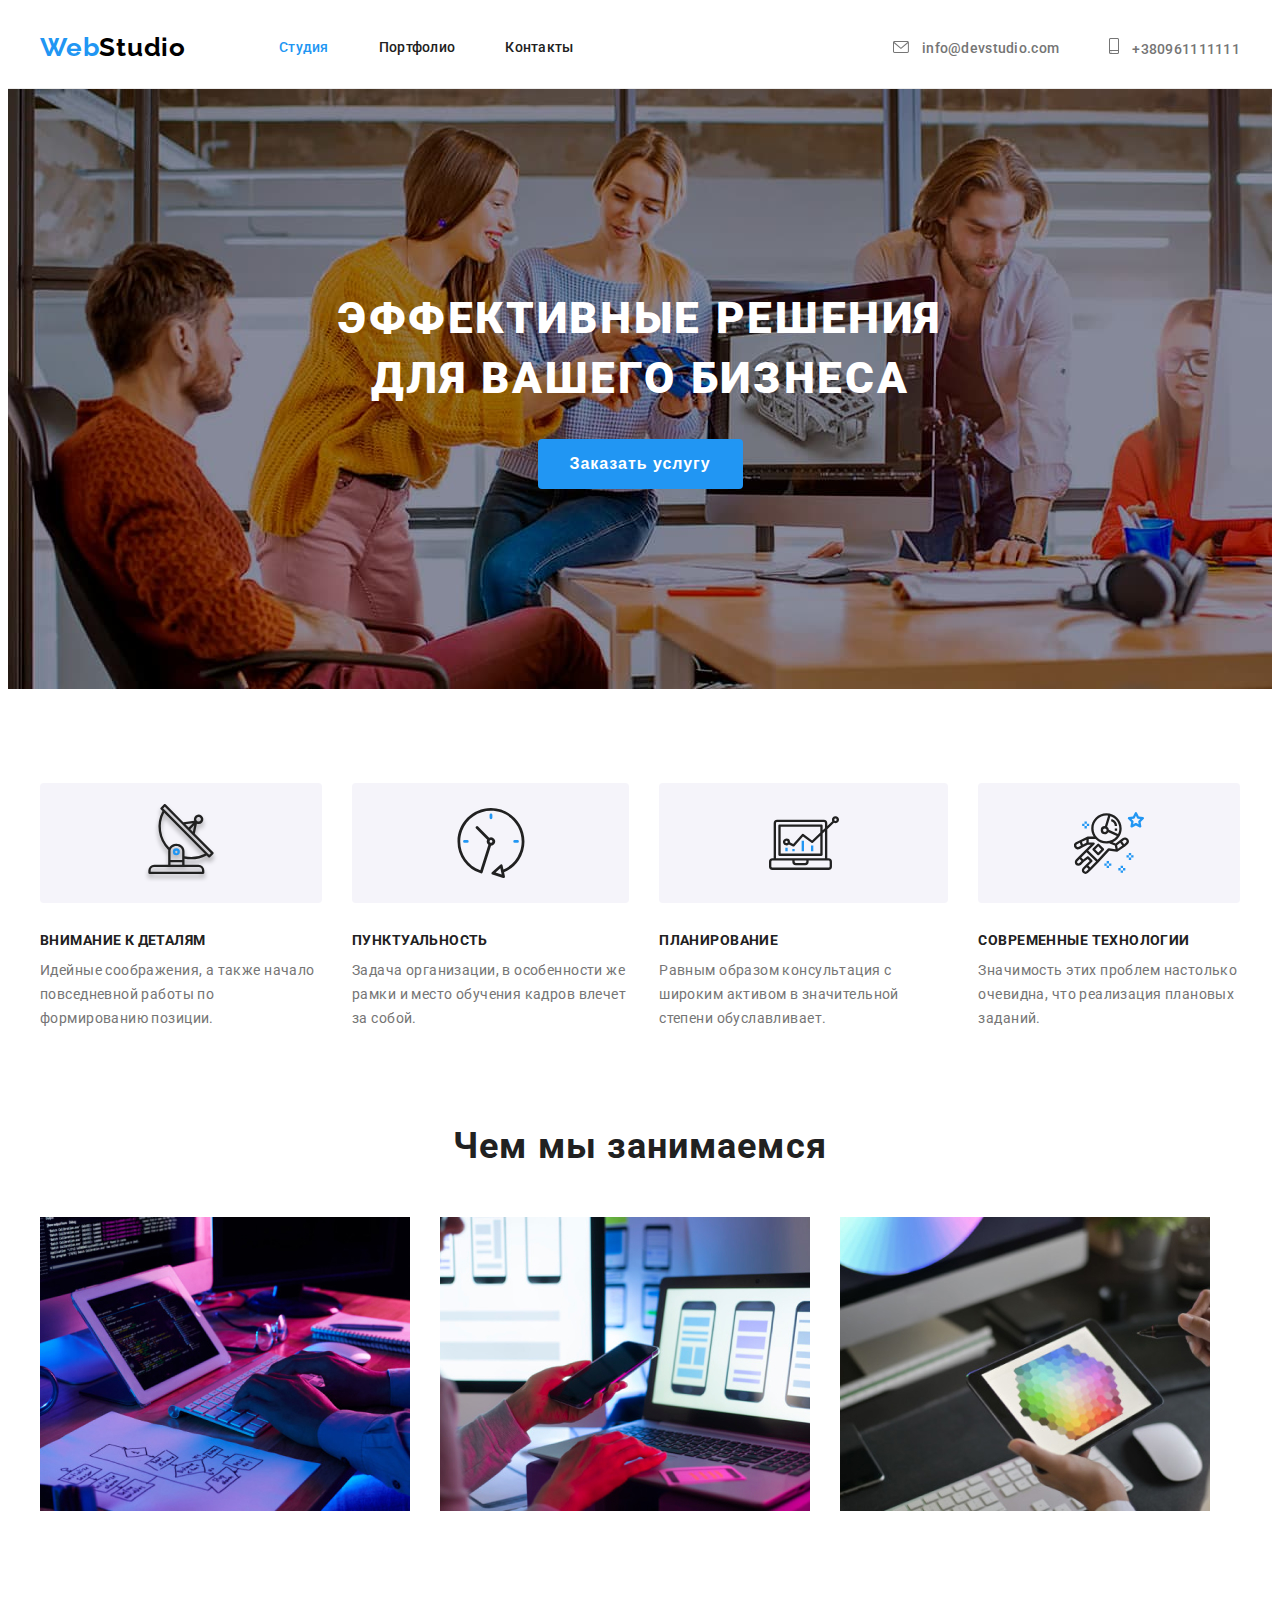
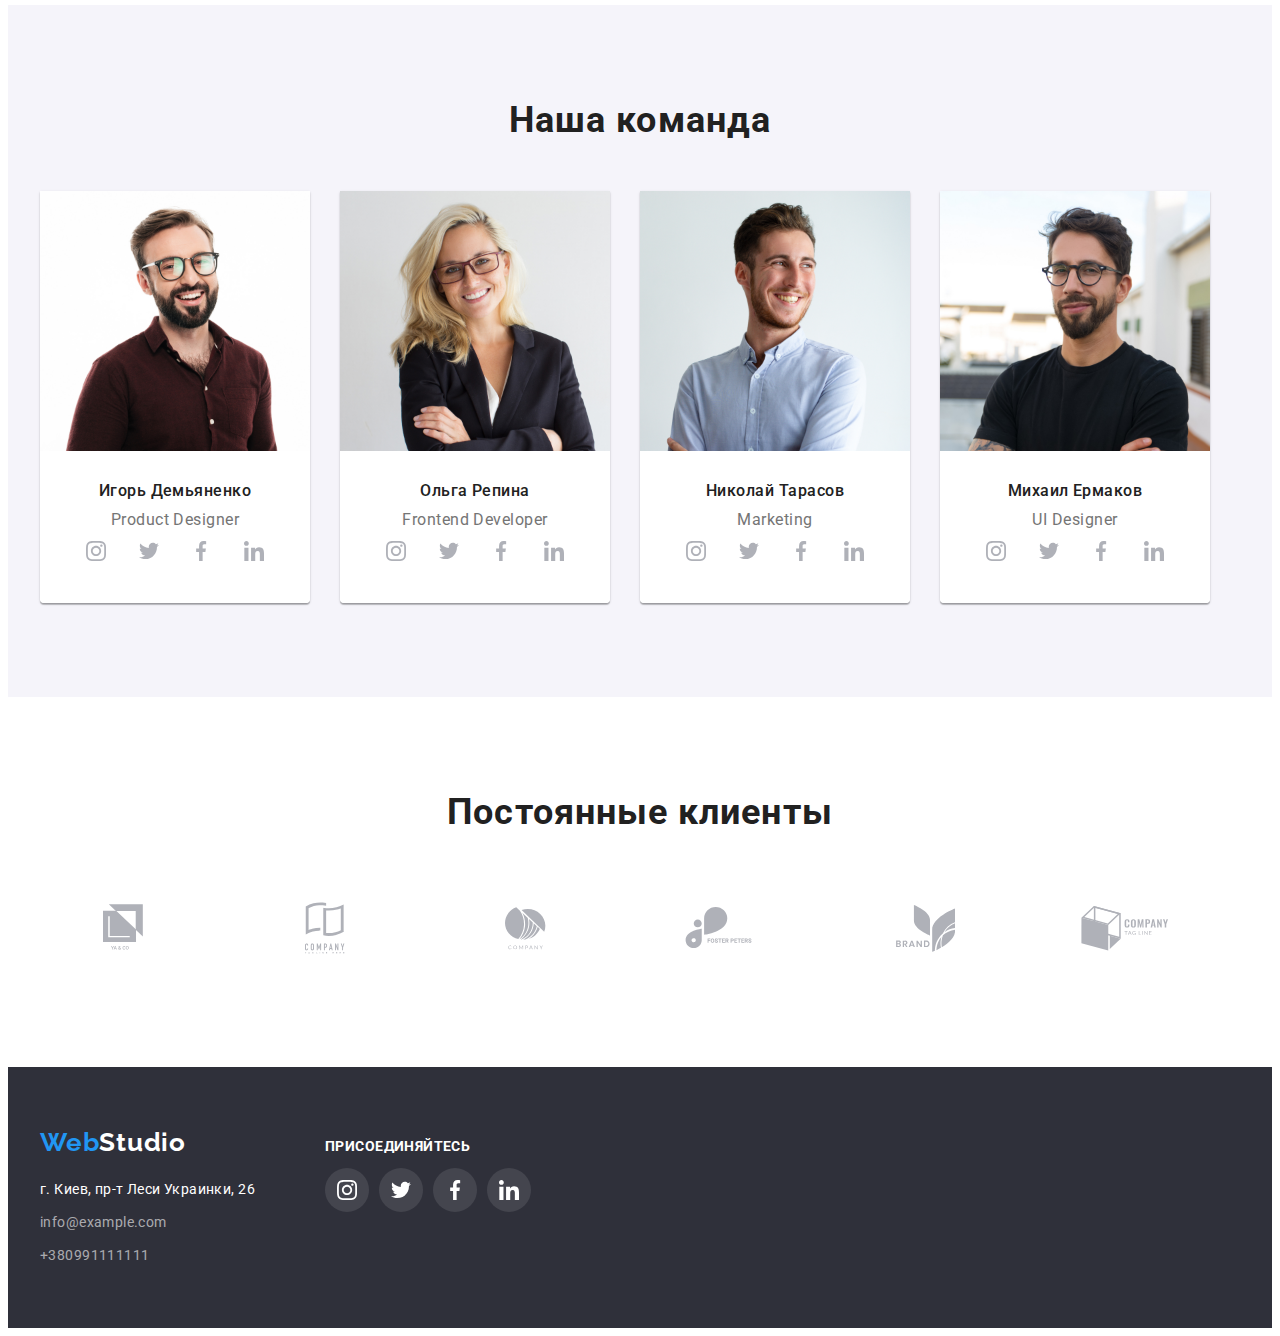
==== index.html @ 361257c6 "1" ====
<!DOCTYPE html>
<html lang="ru">
  <head>
    <meta charset="UTF-8" />
    <meta name="viewport" content="width=device-width, initial-scale=1.0"/>
    <title>Вебстудия</title>
    <link rel="preconnect" href="https://fonts.gstatic.com"/>
    <link
      href="https://fonts.googleapis.com/css2?family=Raleway:wght@700&family=Roboto:wght@400;500;700;900&display=swap"
      rel="stylesheet"/>
    <link
      rel="stylesheet"
      href="https://cdnjs.cloudflare.com/ajax/libs/modern-normalize/1.0.0/modern-normalize.min.css"
      integrity="sha512-ISS7cAi1PEhQ8jnbJpJZMd29NlhNj4AWYyLOSp2CE/CsHxTCu+r+t0D2yoJudVrd0/8fTVPUVDzY5Tvli75u/g=="
      crossorigin="anonymous"/>
    <link rel="stylesheet" href="./css/style.css"/>
  </head>
 <body>
    <header class="header">
      <div class="container">
        <nav class="nav">
          <a href="./" class="logo"><span class="accent">Web</span>Studio</a>
          <ul class="site-nav list">
            <li class="list-item">
              <a href="./index.html" class="link current">Студия</a>
            </li>
            <li class="list-item">
              <a href="./portfolio.html" class="link">Портфолио</a>
            </li>
            <li class="list-item"><a href="" class="link">Контакты</a></li>
          </ul>
        </nav>
        <ul class="contacts list">
          <li class="list-item">
            <a href="mailto:info@devstudio.com" class="link">
              <svg class="contacts-icon" width="16" height="12">
                <use href="./images/sprite.svg#icon-envelope"></use>
              </svg>
              info@devstudio.com</a>
          </li>
          <li class="list-item">
            <a href="tel:+380961111111" class="link">
              <svg class="contacts-icon" width="10" height="16">
                <use href="./images/sprite.svg#icon-smartphone"></use>
              </svg>
              +380961111111</a>
          </li>
        </ul>
      </div>
    </header>
    <main>
      <section class="hero">
        <h1 class="hero-title">
          Эффективные решения<br />
          для вашего бизнеса
        </h1>
        <button type="button" class="modal-btn">Заказать услугу</button>
      </section>
      <section class="features-section">
        <div class="container">
          <h2 hidden class="section-title">Скрытая секция</h2>
          <ul class="list">
            <li class="list-item icon-antenna">
              <h3 class="title">Внимание к деталям</h3>
              <p class="description">
                Идейные соображения, а также начало повседневной работы по
                формированию позиции.
              </p>
            </li>
            <li class="list-item icon-clock">
              <h3 class="title">Пунктуальность</h3>
              <p class="description">
                Задача организации, в особенности же рамки и место обучения
                кадров влечет за собой.
              </p>
            </li>
            <li class="list-item icon-diagram">
              <h3 class="title">Планирование</h3>
              <p class="description">
                Равным образом консультация с широким активом в значительной
                степени обуславливает.
              </p>
            </li>
            <li class="list-item icon-astronaut">
              <h3 class="title">Современные технологии</h3>
              <p class="description">
                Значимость этих проблем настолько очевидна, что реализация
                плановых заданий.
              </p>
            </li>
          </ul>
        </div>
      </section>
      <section class="products-section">
        <div class="container">
          <h2 class="section-title">Чем мы занимаемся</h2>
          <ul class="products list">
            <li class="products-item">
              <img
                src="./images/index-images/box1.jpg"
                alt="Человек работает на компьютере"
                width="370"/>
            </li>
            <li class="products-item">
              <img
                src="./images/index-images/box2.jpg"
                alt="Человек с смарт-фоном в руке"
                width="370"/>
            </li>
            <li class="products-item">
              <img
                src="./images/index-images/box3.jpg"
                alt="Человек работает на планшете"
                width="370"/>
            </li>
          </ul>
        </div>
      </section>
      <section class="team-section">
        <div class="container">
          <h2 class="section-title">Наша команда</h2>
          <ul class="team list">
            <li class="team-item">
              <img
                src="./images/index-images/team/img.jpg"
                alt=""
                width="270"/>
              <div class="team-item-content">
                <h3 class="title">Игорь Демьяненко</h3>
                <p class="description">Product Designer</p>
                <ul class="list">
                  <li class="social-list-item">
                    <a href="#" class="social-link"><svg class="social-icon" width="20" height="20">
                        <use href="./images/sprite.svg#icon-instagram"></use>
                      </svg>
                    </a>
                  </li>
                  <li class="social-list-item">
                    <a href="#" class="social-link"><svg class="social-icon" width="20" height="20">
                        <use href="./images/sprite.svg#icon-twitter"></use>
                      </svg>
                    </a>
                  </li>
                  <li class="social-list-item">
                    <a href="#" class="social-link"><svg class="social-icon" width="20" height="20">
                        <use href="./images/sprite.svg#icon-facebook"></use>
                      </svg>
                    </a>
                  </li>
                  <li class="social-list-item">
                    <a href="#" class="social-link"><svg class="social-icon" width="20" height="20">
                        <use href="./images/sprite.svg#icon-linkedin"></use>
                      </svg>
                    </a>
                  </li>
                </ul>
              </div>
            </li>
            <li class="team-item">
              <img
                src="./images/index-images/team/img1.jpg"
                alt=""
                width="270"/>
              <div class="team-item-content">
                <h3 class="title">Ольга Репина</h3>
                <p class="description">Frontend Developer</p>
                <ul class="list">
                  <li class="social-list-item">
                    <a href="#" class="social-link"><svg class="social-icon" width="20" height="20">
                        <use href="./images/sprite.svg#icon-instagram"></use>
                      </svg>
                    </a>
                  </li>
                  <li class="social-list-item">
                    <a href="#" class="social-link"><svg class="social-icon" width="20" height="20">
                        <use href="./images/sprite.svg#icon-twitter"></use>
                      </svg>
                    </a>
                  </li>
                  <li class="social-list-item">
                    <a href="#" class="social-link"><svg class="social-icon" width="20" height="20">
                        <use href="./images/sprite.svg#icon-facebook"></use>
                      </svg>
                    </a>
                  </li>
                  <li class="social-list-item">
                    <a href="#" class="social-link"><svg class="social-icon" width="20" height="20">
                        <use href="./images/sprite.svg#icon-linkedin"></use>
                      </svg>
                    </a>
                  </li>
                </ul>
              </div>
            </li>
            <li class="team-item">
              <img
                src="./images/index-images/team/img2.jpg"
                alt=""
                width="270"/>
              <div class="team-item-content">
                <h3 class="title">Николай Тарасов</h3>
                <p class="description">Marketing</p>
                <ul class="list">
                  <li class="social-list-item">
                    <a href="#" class="social-link"><svg class="social-icon" width="20" height="20">
                        <use href="./images/sprite.svg#icon-instagram"></use>
                      </svg>
                    </a>
                  </li>
                  <li class="social-list-item">
                    <a href="#" class="social-link"><svg class="social-icon" width="20" height="20">
                        <use href="./images/sprite.svg#icon-twitter"></use>
                      </svg>
                    </a>
                  </li>
                  <li class="social-list-item">
                    <a href="#" class="social-link"><svg class="social-icon" width="20" height="20">
                        <use href="./images/sprite.svg#icon-facebook"></use>
                      </svg>
                    </a>
                  </li>
                  <li class="social-list-item">
                    <a href="#" class="social-link"><svg class="social-icon" width="20" height="20">
                        <use href="./images/sprite.svg#icon-linkedin"></use>
                      </svg>
                    </a>
                  </li>
                </ul>
              </div>
            </li>
            <li class="team-item">
              <img
                src="./images/index-images/team/img3.jpg"
                alt=""
                width="270"/>
              <div class="team-item-content">
                <h3 class="title">Михаил Ермаков</h3>
                <p class="description">UI Designer</p>
                <ul class="list">
                  <li class="social-list-item">
                    <a href="#" class="social-link"><svg class="social-icon" width="20" height="20">
                        <use href="./images/sprite.svg#icon-instagram"></use>
                      </svg>
                    </a>
                  </li>
                  <li class="social-list-item">
                    <a href="#" class="social-link"><svg class="social-icon" width="20" height="20">
                        <use href="./images/sprite.svg#icon-twitter"></use>
                      </svg>
                    </a>
                  </li>
                  <li class="social-list-item">
                    <a href="#" class="social-link"><svg class="social-icon" width="20" height="20">
                        <use href="./images/sprite.svg#icon-facebook"></use>
                      </svg>
                    </a>
                  </li>
                  <li class="social-list-item">
                    <a href="#" class="social-link"><svg class="social-icon" width="20" height="20">
                        <use href="./images/sprite.svg#icon-linkedin"></use>
                      </svg>
                    </a>
                  </li>
                </ul>
              </div>
            </li>
          </ul>
        </div>
      </section>
      <section class="clients-section">
        <div class="container">
          <h2 class="section-title">Постоянные клиенты</h2>
          <ul class="list">
            <li class="logo-item">
              <a class="logo-link" href="">
                <svg width="44" height="49">
                  <use href="./images/sprite.svg#icon-logo-1"></use>
                </svg>
              </a>
            </li>
            <li class="logo-item">
              <a class="logo-link" href=""><svg width="40" height="52">
                  <use href="./images/sprite.svg#icon-logo-2"></use>
                </svg>
              </a>
            </li>
            <li class="logo-item">
              <a class="logo-link" href=""><svg width="41" height="43">
                  <use href="./images/sprite.svg#icon-logo-3"></use>
                </svg>
              </a>
            </li>
            <li class="logo-item">
              <a class="logo-link" href=""><svg width="80" height="42">
                  <use href="./images/sprite.svg#icon-logo-4"></use>
                </svg>
              </a>
            </li>
            <li class="logo-item">
              <a class="logo-link" href=""><svg width="59" height="47">
                  <use href="./images/sprite.svg#icon-logo-5"></use>
                </svg>
              </a>
            </li>
            <li class="logo-item">
              <a class="logo-link" href=""><svg width="88" height="45">
                  <use href="./images/sprite.svg#icon-logo-6"></use>
                </svg>
              </a>
            </li>
          </ul>
        </div>
      </section>
    </main>
    <footer class="footer">
      <div class="container">
        <div class="footer-wrapper">
        <a href="#" class="logo"><span class="accent">Web</span>Studio</a>
        <address class="footer-contacts">
          <p class="address">г. Киев, пр-т Леси Украинки, 26</p>
          <ul class="contacts-wrapper list">
            <li class="footer-contact-item"><a href="mailto:info@example.com" class="contacts email">info@example.com</a>
            </li>
            <li class="footer-contact-item">
            <a href="tel:+380991111111" class="contacts">+380991111111</a>
          </li>
          </ul>
        </address>
      </div>
      <div class="join-wrapper">
        <p class="join">присоединяйтесь</p>
        <ul class="social-links list">
          <li class="social-list-item">
            <a href="#" class="social-link"><svg class="social-icon" width="20" height="20">
                <use href="./images/sprite.svg#icon-instagram"></use>
              </svg>
            </a>
          </li>
          <li class="social-list-item">
            <a href="#" class="social-link"><svg class="social-icon" width="20" height="20">
                <use href="./images/sprite.svg#icon-twitter"></use>
              </svg>
            </a>
          </li>
          <li class="social-list-item">
            <a href="#" class="social-link"><svg class="social-icon" width="20" height="20">
                <use href="./images/sprite.svg#icon-facebook"></use>
              </svg>
            </a>
          </li>
          <li class="social-list-item">
            <a href="#" class="social-link"><svg class="social-icon" width="20" height="20">
                <use href="./images/sprite.svg#icon-linkedin"></use>
              </svg>
            </a>
          </li>
        </ul>
      </div>
      </div>
    </footer>
  </body>
</html>
---- css/style.css ----
:root {
  --primary-logo-color: #000000;
  --primary-txt-color: #212121;
  --secondary-txt-color: #757575;
  --additional-txt-color: #ffffff;
  --primary-bg-color: #ffffff;
  --secondary-bg-color: #f5f4fa;
  --additional-bg-color: #2f303a;
  --accent-color: #2196f3;
  --footer-contacts-color: rgba(255, 255, 255, 0.6);
  --header-line-color: #ececec;
  --border-line-color: #eeeeee;
  --icon-color: #afb1b8;
}

body {
  font-family: 'Roboto', sans-serif;
  background-color: var(--primary-bg-color);
}

h1,
h2,
h3,
h4,
h5,
h6 {
  margin: 0;
}

ul,
ol {
  margin: 0;
  padding: 0;
}

img {
  display: block;
}

.list {
  padding: 0;
  margin: 0;
  list-style: none;
}

.link {
  cursor: pointer;
}

.current {
  color: var(--accent-color);
}

.logo {
  font-family: 'Raleway', sans-serif;
  font-weight: 700;
  font-size: 26px;
  line-height: 1.192;
  letter-spacing: 0.03em;
  color: var(--primary-logo-color);
  text-decoration: none;
  margin-right: 93px;
  padding-top: 24px;
  padding-bottom: 25px;
}

.accent {
  color: var(--accent-color);
}

.container {
  width: 1200px;
  margin: 0 auto;
  padding-left: 15px;
  padding-right: 15px;
}

.description {
  margin: 0;
}

.section-title {
  font-weight: 700;
  font-size: 36px;
  line-height: 1.17;
  letter-spacing: 0.03em;
  color: var(--primary-txt-color);
  text-align: center;
  margin-bottom: 50px;
}

.header {
  border-bottom: 1px solid var(--header-line-color);
}

.header .container {
  display: flex;
  align-items: center;
}

.nav {
  display: flex;
  align-items: center;
}

.site-nav {
  display: flex;
}

.site-nav .list-item:not(:last-child) {
  margin-right: 50px;
}

.site-nav .link {
  display: block;
  padding-top: 32px;
  padding-bottom: 32px;
  font-weight: 500;
  font-size: 14px;
  line-height: 1.14;
  letter-spacing: 0.02em;
  color: var(--primary-txt-color);
  text-decoration: none;
}

.site-nav .link.current,
.site-nav .link:hover,
.site-nav .link:focus,
.site-nav .link:active,
.contacts .link:hover,
.contacts .link:focus {
  color: var(--accent-color);
}

.header .contacts {
  margin-bottom: 0;
  display: flex;
}

.contacts.list {
  margin-left: auto;
}

.contacts .list-item + .list-item {
  margin-left: 50px;
}
.contacts .link {
  font-weight: 500;
  font-size: 14px;
  line-height: 1.14;
  letter-spacing: 0.02em;
  color: var(--secondary-txt-color);
  text-decoration: none;
  padding-top: 32px;
  padding-bottom: 32px;
}

.contacts .link:hover,
.contacts .link:focus {
  color: var(--accent-color);
}
.contacts-icon {
  margin-right: 10px;
  align-self: center;
  fill: currentColor;
}
.contacts-icon:hover {
  fill: var(--accent-color);
}

.hero {
  background-color: #2f303a;
  width: auto;
  text-align: center;
  padding-top: 200px;
  padding-bottom: 200px;
  background-image: url('../images/index-images/hero.jpg');
  background-size: cover;
}

.hero-title {
  margin-top: 0;
  margin-bottom: 30px;
  font-weight: 900;
  font-size: 44px;
  line-height: 1.363;
  letter-spacing: 0.06em;
  text-transform: uppercase;
  color: #ffffff;
}

.modal-btn {
  border-radius: 4px;
  font-weight: 700;
  font-size: 16px;
  line-height: 1.88;
  letter-spacing: 0.06em;
  color: var(--additional-txt-color);
  background-color: var(--accent-color);
  padding: 10px 32px;
  border: none;
}

.features-section {
  padding: 94px 0;
}

.features-section .title {
  font-weight: 700;
  font-size: 14px;
  line-height: 1.14;
  letter-spacing: 0.03em;
  text-transform: uppercase;
  color: var(--primary-txt-color);
  margin-bottom: 10px;
}

.features-section .description {
  font-weight: 400;
  font-size: 14px;
  line-height: 1.71;
  letter-spacing: 0.03em;
  color: var(--secondary-txt-color);
}

.features-section .list {
  display: flex;
}

.features-section .list-item:not(:last-child) {
  margin-right: 30px;
}
.icon-antenna::before {
  background-image: url(../images/antenna.svg);
}

.icon-clock::before {
  background-image: url(../images/clock.svg);
}

.icon-diagram::before {
  background-image: url(../images/diagram.svg);
}

.icon-astronaut::before {
  background-image: url(../images/astronaut.svg);
}
.features-section .list-item::before {
  content: '';
  display: block;
  height: 120px;
  background-repeat: no-repeat;
  background-position: center;
  background-color: var(--secondary-bg-color);
  border-radius: 4px;
  margin-bottom: 30px;
}

.products-section {
  padding-bottom: 94px;
}
.products {
  display: flex;
}

.products.list {
  margin: -15px;
}

.products-item {
  margin: 15px;
}

.team-section {
  background-color: var(--secondary-bg-color);
  padding: 94px 0;
}

.team.list {
  display: flex;
  margin: -15px;
}

.team-item {
  margin: 15px;
  box-shadow: 0px 1px 3px rgba(0, 0, 0, 0.12), 0px 1px 1px rgba(0, 0, 0, 0.14),
    0px 2px 1px rgba(0, 0, 0, 0.2);
  border-radius: 0px 0px 4px 4px;
}
.team-item .list {
  display: flex;
  justify-content: space-around;
}

.team-section .title {
  margin-bottom: 10px;
}

.team-item-content {
  padding: 30px;
  background-color: var(--primary-bg-color);
  border-radius: 0px 0px 4px 4px;
}

.team .title {
  font-weight: 500;
  font-size: 16px;
  line-height: 1.19;
  letter-spacing: 0.03em;
  color: var(--primary-txt-color);
  text-align: center;
}

.team .description {
  font-weight: 400;
  font-size: 16px;
  line-height: 1.19;
  letter-spacing: 0.03em;
  color: var(--secondary-txt-color);
  text-align: center;
}
.team-item-content .social-list-item {
  display: flex;
  justify-content: center;
  align-items: center;
}
.team-item-content .social-link {
  display: flex;
  justify-content: center;
  align-items: center;
  width: 44px;
  height: 44px;
  fill: #afb1b8;
}
.team-item-content .social-link:hover,
.team-item-content .social-link:focus {
  background-color: var(--accent-color);
  border-radius: 50%;
  fill: var(--additional-txt-color);
}
.clients-section {
  padding: 94px 0;
}
.clients-section .list {
  display: flex;
}
.clients-section .logo-item:not(:last-child) {
  margin-right: 30px;
}
.logo-item {
  width: 170px;
  height: 90px;
}
.logo-link {
  display: flex;
  justify-content: center;
  align-items: center;
  width: 100%;
  height: 100%;
  border-radius: 4px;
  color: var(--icon-color);
  fill: currentColor;
}
.logo-link:hover,
.logo-link:focus {
  border: 1px solid #2196f3;
  color: #2196f3;
}

.footer {
  background-color: var(--additional-bg-color);
  padding-top: 60px;
  padding-bottom: 60px;
}

.footer .logo {
  display: inline-block;
  color: var(--additional-txt-color);
  margin-bottom: 20px;
  margin-right: 0;
  padding: 0;
}
.footer .container {
  display: flex;
  align-items: baseline;
}
.footer-wrapper {
  margin-right: 70px;
}

.footer-contacts {
  font-style: normal;
}

.footer-contacts .address {
  font-weight: 400;
  font-size: 14px;
  line-height: 1.71;
  letter-spacing: 0.03em;
  color: var(--additional-txt-color);
  margin-top: 0;
  margin-bottom: 9px;
}

.footer .contacts {
  display: inline-block;
  font-weight: 400;
  font-size: 14px;
  line-height: 1.71;
  letter-spacing: 0.03em;
  color: var(--footer-contacts-color);
  text-decoration: none;
}

.footer-contact-item > .email {
  margin-bottom: 9px;
}

.contacts-wrapper {
  display: flex;
  flex-direction: column;
}
.join {
  font-weight: bold;
  font-size: 14px;
  line-height: 1.143;
  letter-spacing: 0.03em;
  text-transform: uppercase;
  color: var(--additional-txt-color);
  margin-top: 0;
}
.social-links {
  display: flex;
}
.social-links .social-list-item {
  width: 44px;
  height: 44px;
}
.social-links .social-list-item:not(:last-child) {
  margin-right: 10px;
}
.social-links .social-link {
  width: 100%;
  height: 100%;
  display: flex;
  justify-content: center;
  align-items: center;
  cursor: pointer;
  background-color: rgba(255, 255, 255, 0.1);
  border-radius: 50%;
  color: var(--additional-txt-color);
  fill: currentColor;
}
.social-list-item .social-link:hover,
.social-list-item .social-link:focus {
  background-color: var(--accent-color);
}

.portfolio {
  padding: 94px 0 94px 0;
}

.select-btn {
  font-weight: 500;
  font-size: 16px;
  line-height: 1.63;
  letter-spacing: 0.03em;
  color: var(--primary-txt-color);
  background-color: var(--secondary-bg-color);
  border: none;
  text-align: center;
  color: var(--primary-txt-color);
  padding: 6px 22px;
  border-radius: 4px;
  outline: none;
}

.select-btn:hover,
.select-btn:focus,
.select-btn:active {
  color: var(--additional-txt-color);
  background-color: var(--accent-color);
  border: none;
  cursor: pointer;
}

.portfolio .filter {
  display: flex;
  justify-content: center;
}

.filter-button + .filter-button {
  margin-left: 8px;
}

.filter {
  margin-bottom: 50px;
}

.projects {
  display: flex;
  flex-wrap: wrap;
  margin: -15px;
}

.project-content {
  padding: 20px 24px;
  border-style: none solid solid;
  border-width: 1px;
  border-color: var(--border-line-color);
}

.project-item {
  margin: 15px;
}

.project-title {
  font-weight: 700;
  font-size: 18px;
  line-height: 2;
  letter-spacing: 0.06em;
  color: var(--primary-txt-color);
  margin-bottom: 4px;
}

.project-type {
  font-weight: 400;
  font-size: 16px;
  line-height: 1.88;
  letter-spacing: 0.03em;
  color: var(--secondary-txt-color);
  margin: 0;
}

.projects .link {
  text-decoration: none;
  display: block;
  width: 100%;
  height: 100%;
}
.projects .link:hover,
.projects .link:focus {
  box-shadow: 0px 1px 1px rgba(0, 0, 0, 0.12), 0px 4px 4px rgba(0, 0, 0, 0.06),
    1px 4px 6px rgba(0, 0, 0, 0.16);
}
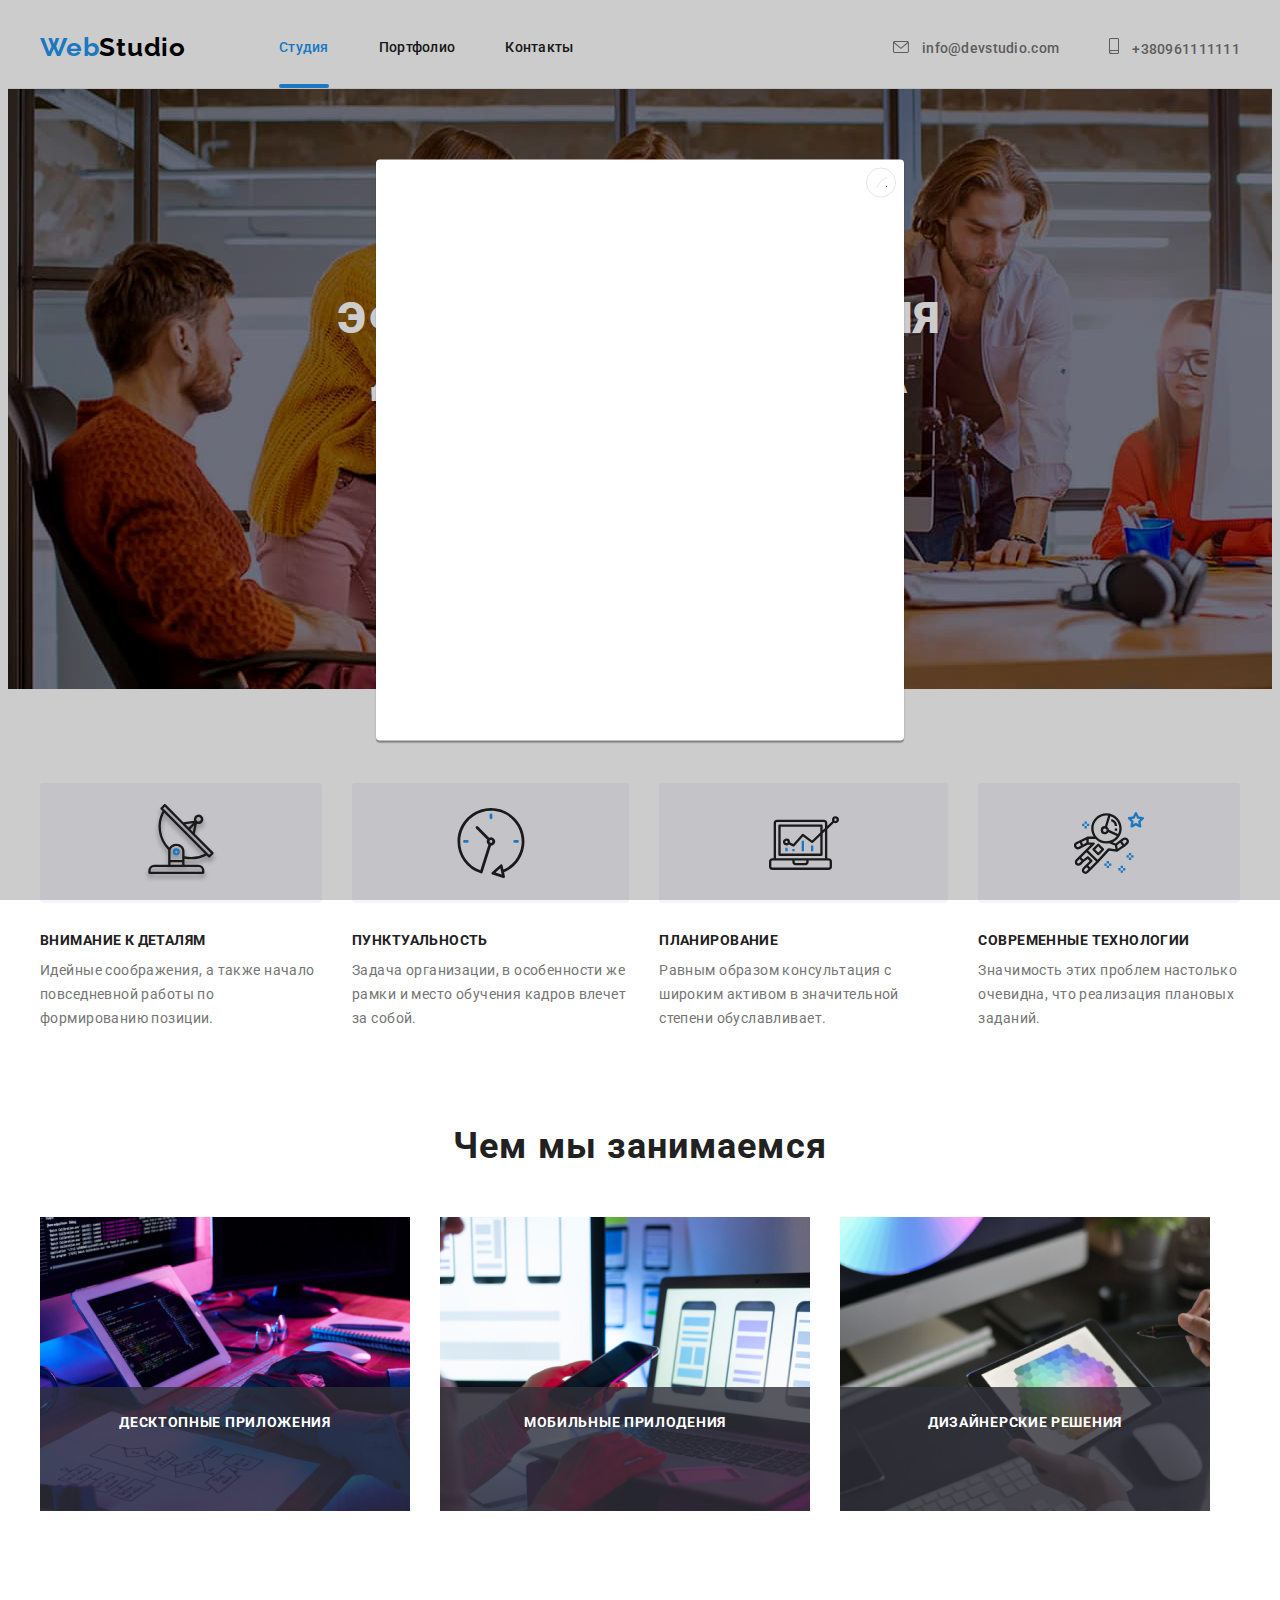
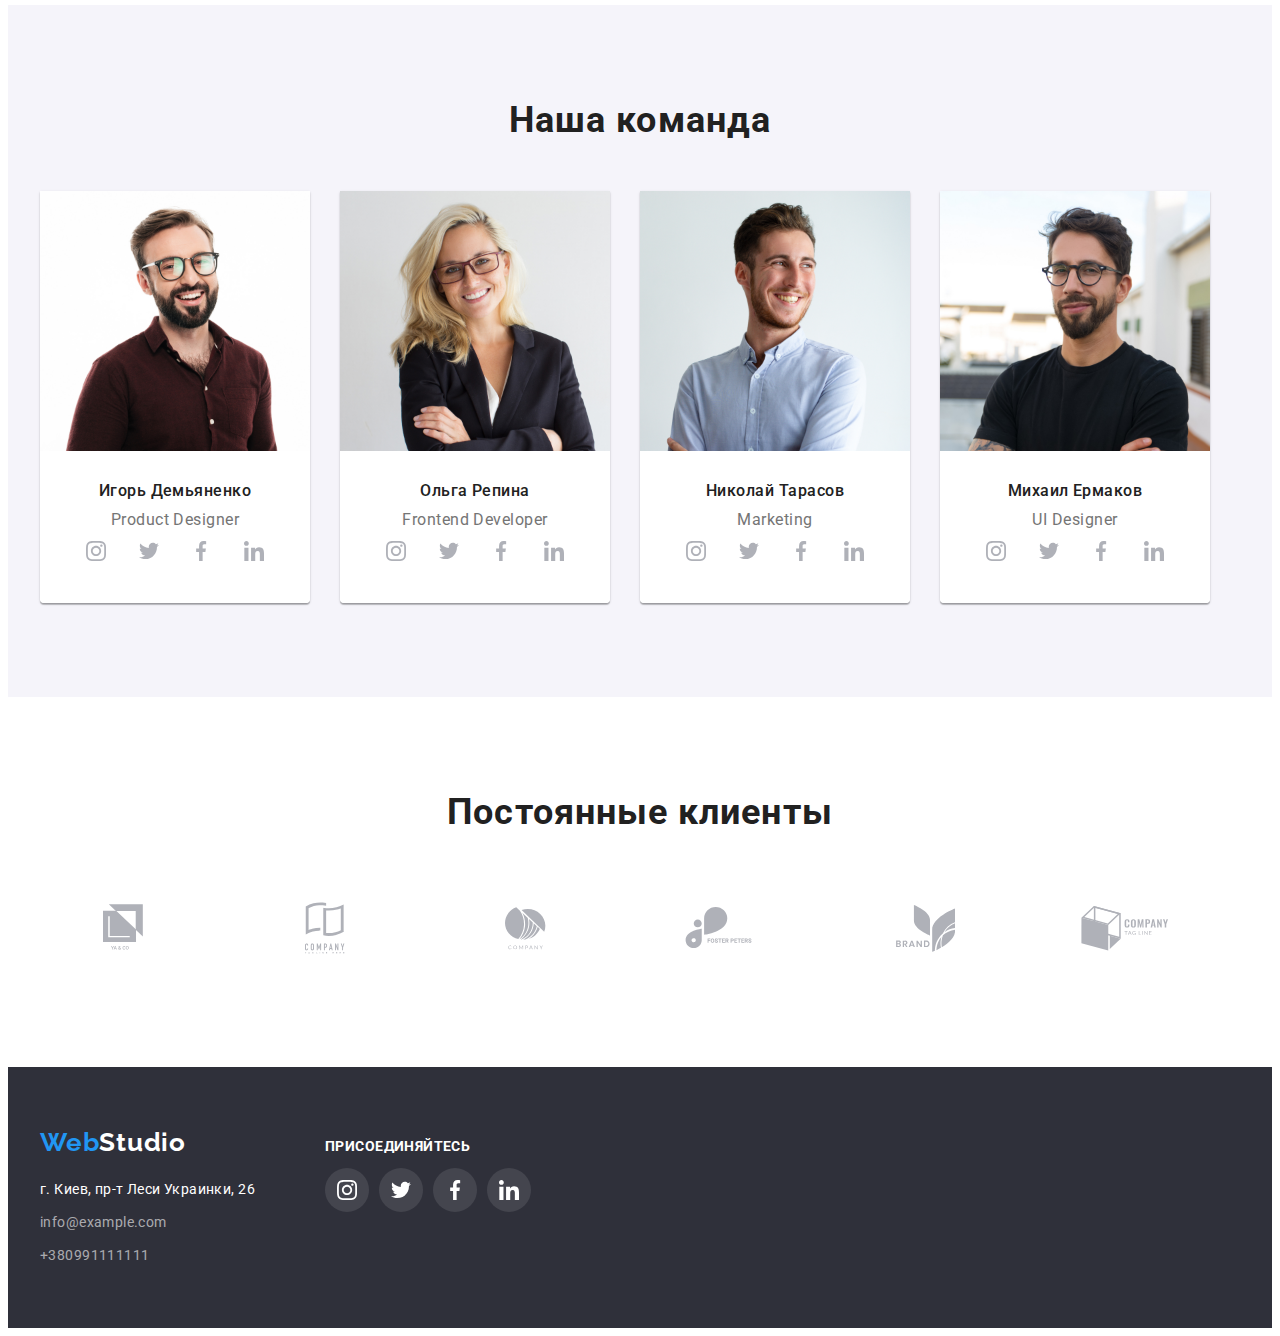
==== commit f8e41f0f: "1" ====
--- a/index.html
+++ b/index.html
@@ -54,7 +54,7 @@
           Эффективные решения<br />
           для вашего бизнеса
         </h1>
-        <button type="button" class="modal-btn">Заказать услугу</button>
+        <button type="button" class="modal-btn" data-modal-open"">Заказать услугу</button>
       </section>
       <section class="features-section">
         <div class="container">
@@ -98,20 +98,23 @@
             <li class="products-item">
               <img
                 src="./images/index-images/box1.jpg"
-                alt="Человек работает на компьютере"
+                alt="Компьютер"
                 width="370"/>
+                <div class="productstitle">Десктопные приложения</div>
             </li>
             <li class="products-item">
               <img
                 src="./images/index-images/box2.jpg"
-                alt="Человек с смарт-фоном в руке"
+                alt="Смартфон"
                 width="370"/>
+                <div class="productstitle">Мобильные прилодения</div>
             </li>
             <li class="products-item">
               <img
                 src="./images/index-images/box3.jpg"
-                alt="Человек работает на планшете"
+                alt="Планшет"
                 width="370"/>
+                <div class="productstitle">Дизайнерские решения</div>
             </li>
           </ul>
         </div>
@@ -358,5 +361,13 @@
       </div>
       </div>
     </footer>
+    <div class="backdrop " data-modal>
+      <div class="modal">
+        <button class="modal-close-btn" data-modal-close><svg class="modal-btn-icon" width="11" height="11">
+            <use href="./images/close.svg"></use>
+          </svg></button>
+      </div>
+    </div>
+    <script src="./js/modal.js"></script>
   </body>
 </html>
--- a/css/style.css
+++ b/css/style.css
@@ -11,10 +11,12 @@
   --header-line-color: #ececec;
   --border-line-color: #eeeeee;
   --icon-color: #afb1b8;
+  --transition-duration: 250ms;
+  --transition-timing-function: cubic-bezier(0.4, 0, 0.2, 1);
 }
 
 body {
-  font-family: 'Roboto', sans-serif;
+  font-family: "Roboto", sans-serif;
   background-color: var(--primary-bg-color);
 }
 
@@ -50,9 +52,24 @@
 .current {
   color: var(--accent-color);
 }
+.link.current {
+  position: relative;
+}
+
+.link.current::after {
+  content: "";
+  display: block;
+  position: absolute;
+  bottom: 0;
+  height: 4px;
+  width: 100%;
+  background-color: var(--accent-color);
+  border-radius: 2px;
+  transition: transform 500ms linear;
+}
 
 .logo {
-  font-family: 'Raleway', sans-serif;
+  font-family: "Raleway", sans-serif;
   font-weight: 700;
   font-size: 26px;
   line-height: 1.192;
@@ -174,7 +191,7 @@
   text-align: center;
   padding-top: 200px;
   padding-bottom: 200px;
-  background-image: url('../images/index-images/hero.jpg');
+  background-image: url("../images/index-images/hero.jpg");
   background-size: cover;
 }
 
@@ -199,6 +216,8 @@
   background-color: var(--accent-color);
   padding: 10px 32px;
   border: none;
+  transition: background-color var(--transition-duration)
+    var(--transition-timing-function);
 }
 
 .features-section {
@@ -246,7 +265,7 @@
   background-image: url(../images/astronaut.svg);
 }
 .features-section .list-item::before {
-  content: '';
+  content: "";
   display: block;
   height: 120px;
   background-repeat: no-repeat;
@@ -269,6 +288,23 @@
 
 .products-item {
   margin: 15px;
+  position: relative;
+}
+.productstitle {
+  position: absolute;
+  bottom: 0;
+  width: 100%;
+  height: 70px;
+  padding-top: 27px;
+  padding-bottom: 27px;
+  font-weight: bold;
+  font-size: 14px;
+  line-height: 1.143;
+  text-align: center;
+  letter-spacing: 0.05em;
+  text-transform: uppercase;
+  background-color: rgba(47, 48, 58, 0.8);
+  color: var(--additional-txt-color);
 }
 
 .team-section {
@@ -454,6 +490,54 @@
 .social-list-item .social-link:hover,
 .social-list-item .social-link:focus {
   background-color: var(--accent-color);
+}
+.backdrop {
+  position: fixed;
+  z-index: 100;
+  top: 0;
+  left: 0;
+  width: 100%;
+  height: 100%;
+  background: rgba(0, 0, 0, 0.2);
+  transform: scale(1);
+  transition: all var(--transition-duration) var(--transition-timing-function);
+}
+
+.is-hidden {
+  opacity: 0;
+  visibility: hidden;
+  pointer-events: none;
+  transform: scale(0);
+}
+
+.modal {
+  position: absolute;
+  top: 50%;
+  left: 50%;
+  transform: translate(-50%, -50%);
+  width: 528px;
+  height: 581px;
+  background-color: #ffffff;
+  box-shadow: 0px 1px 3px rgba(0, 0, 0, 0.12), 0px 1px 1px rgba(0, 0, 0, 0.14),
+    0px 2px 1px rgba(0, 0, 0, 0.2);
+  border-radius: 4px;
+  transition: transform 1000ms cubic-bezier(0.4, 0, 0.2, 1);
+}
+
+.modal-close-btn {
+  position: absolute;
+  top: 8px;
+  right: 8px;
+  padding: 0;
+  width: 30px;
+  height: 30px;
+  border: 1px solid rgba(0, 0, 0, 0.1);
+  border-radius: 50%;
+  background-color: transparent;
+  cursor: pointer;
+}
+.modal-btn-icon {
+  fill: #000000;
 }
 
 .portfolio {
@@ -543,3 +627,30 @@
   box-shadow: 0px 1px 1px rgba(0, 0, 0, 0.12), 0px 4px 4px rgba(0, 0, 0, 0.06),
     1px 4px 6px rgba(0, 0, 0, 0.16);
 }
+.overlay {
+  position: absolute;
+  top: 0;
+  width: 100%;
+  height: auto;
+  padding: 63px 24px;
+  background-color: rgba(33, 150, 243, 0.9);
+  transform: translateY(100%);
+  transition: transform var(--transition-duration)
+    var(--transition-timing-function);
+}
+
+.overlaytext {
+  margin: 0;
+  font-size: 18px;
+  line-height: 1.556;
+  letter-spacing: 0.03em;
+  color: var(--additional-txt-color);
+}
+.projectthumb {
+  position: relative;
+  overflow: hidden;
+}
+.projects .link:hover .overlay,
+.projects .link:focus .overlay {
+  transform: translateY(0%);
+}
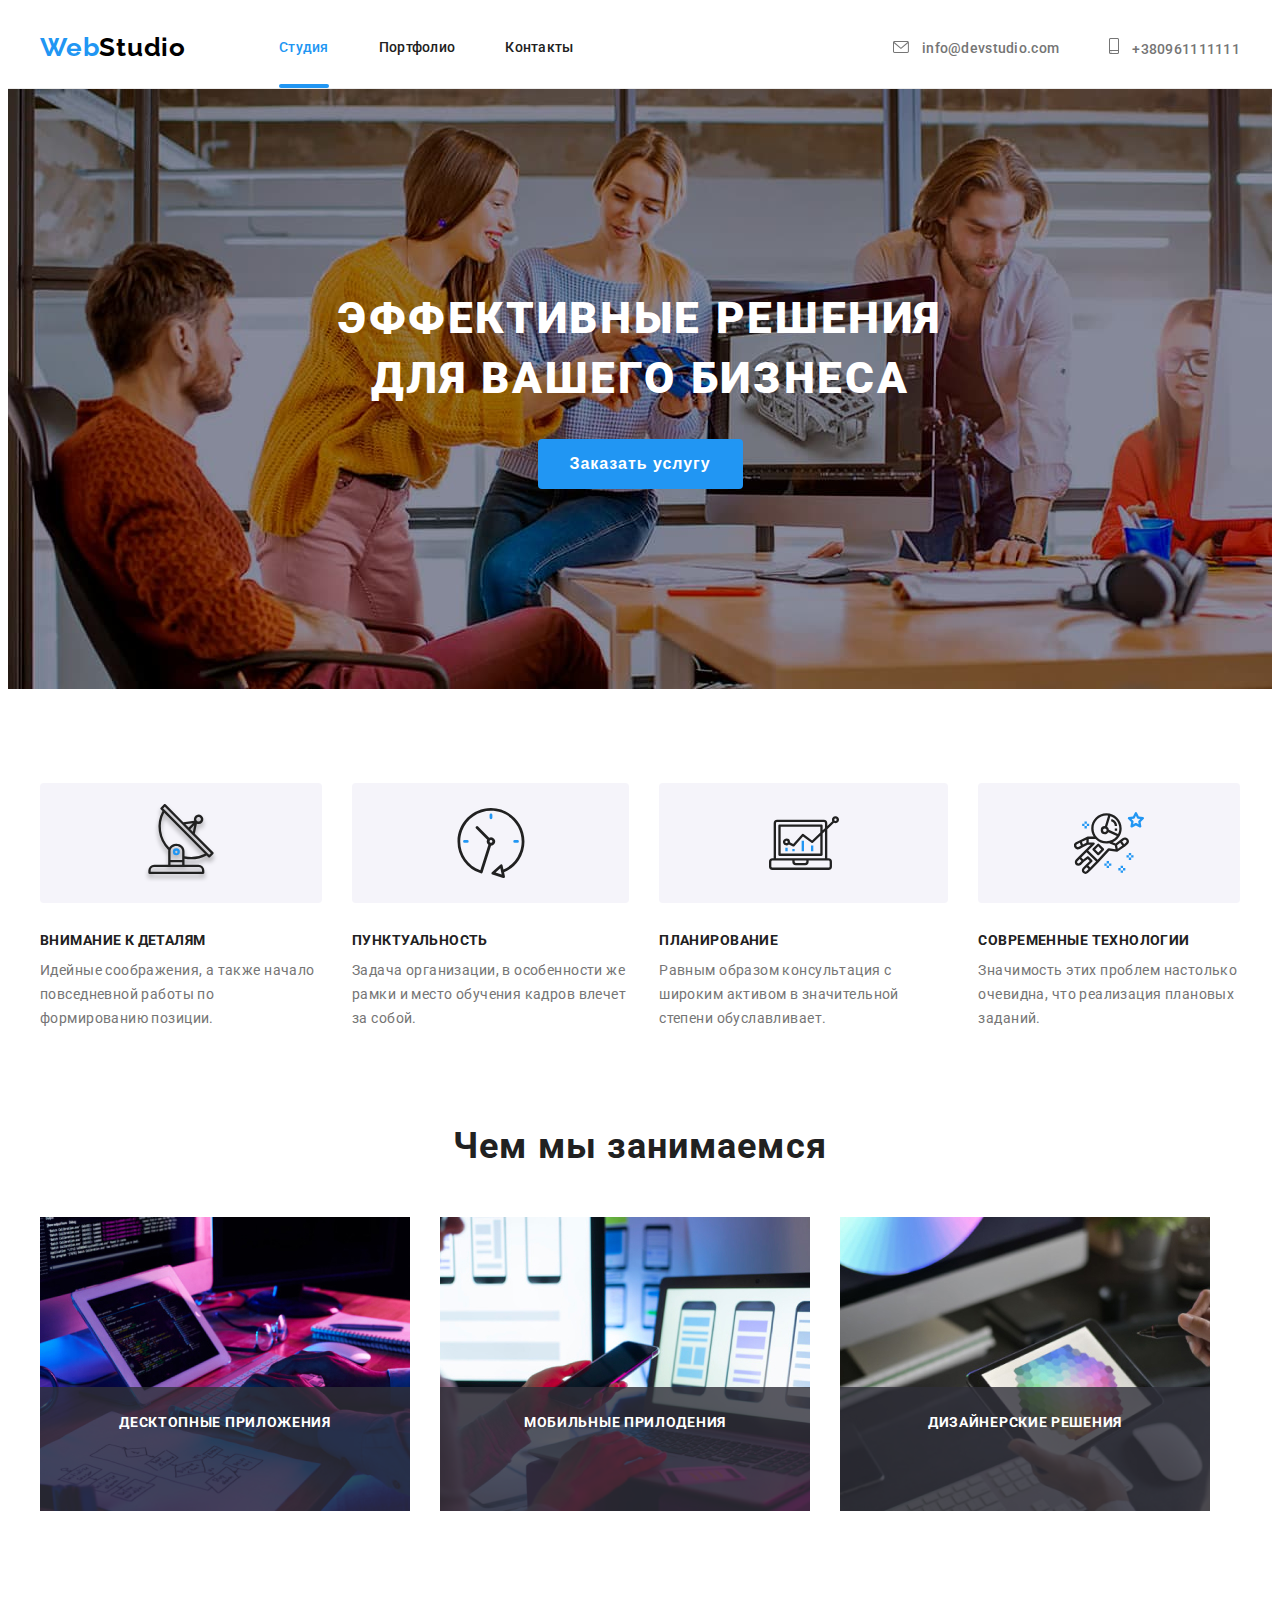
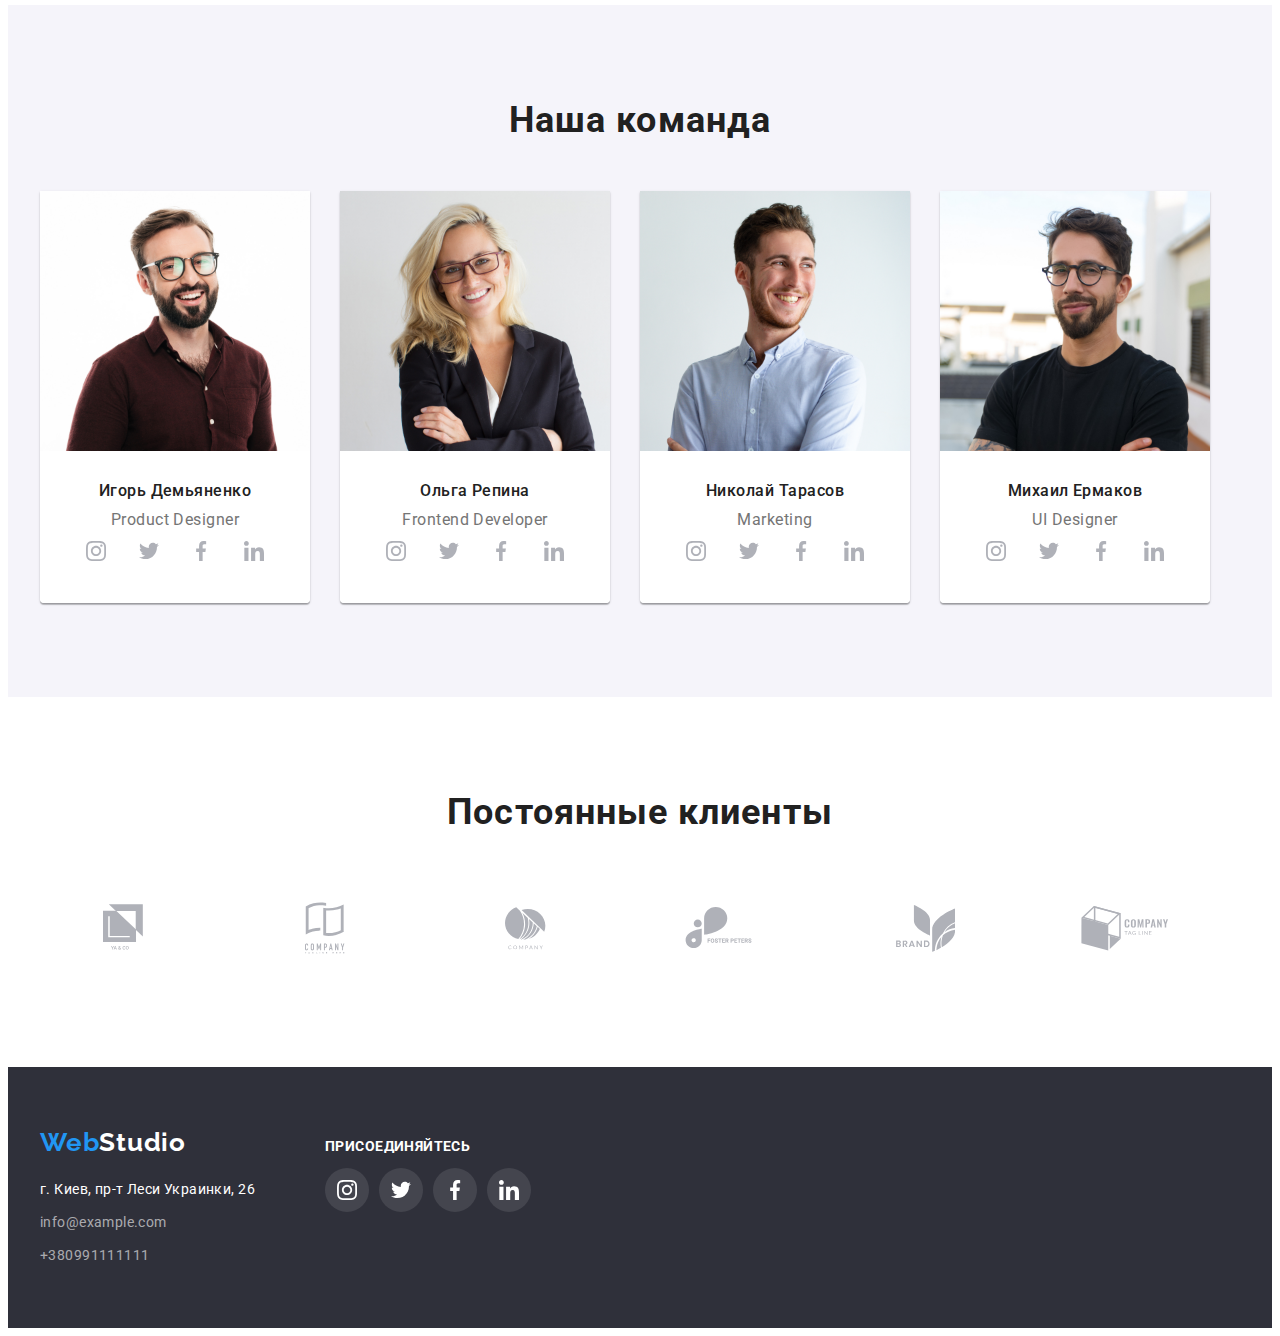
==== commit 970e32fe: "1" ====
--- a/index.html
+++ b/index.html
@@ -54,7 +54,7 @@
           Эффективные решения<br />
           для вашего бизнеса
         </h1>
-        <button type="button" class="modal-btn" data-modal-open"">Заказать услугу</button>
+        <button type="button" class="modal-btn" data-modal-open>Заказать услугу</button>
       </section>
       <section class="features-section">
         <div class="container">
@@ -361,7 +361,7 @@
       </div>
       </div>
     </footer>
-    <div class="backdrop " data-modal>
+    <div class="backdrop is-hidden" data-modal>
       <div class="modal">
         <button class="modal-close-btn" data-modal-close><svg class="modal-btn-icon" width="11" height="11">
             <use href="./images/close.svg"></use>
--- a/css/style.css
+++ b/css/style.css
@@ -533,7 +533,6 @@
   height: 30px;
   border: 1px solid rgba(0, 0, 0, 0.1);
   border-radius: 50%;
-  background-color: transparent;
   cursor: pointer;
 }
 .modal-btn-icon {
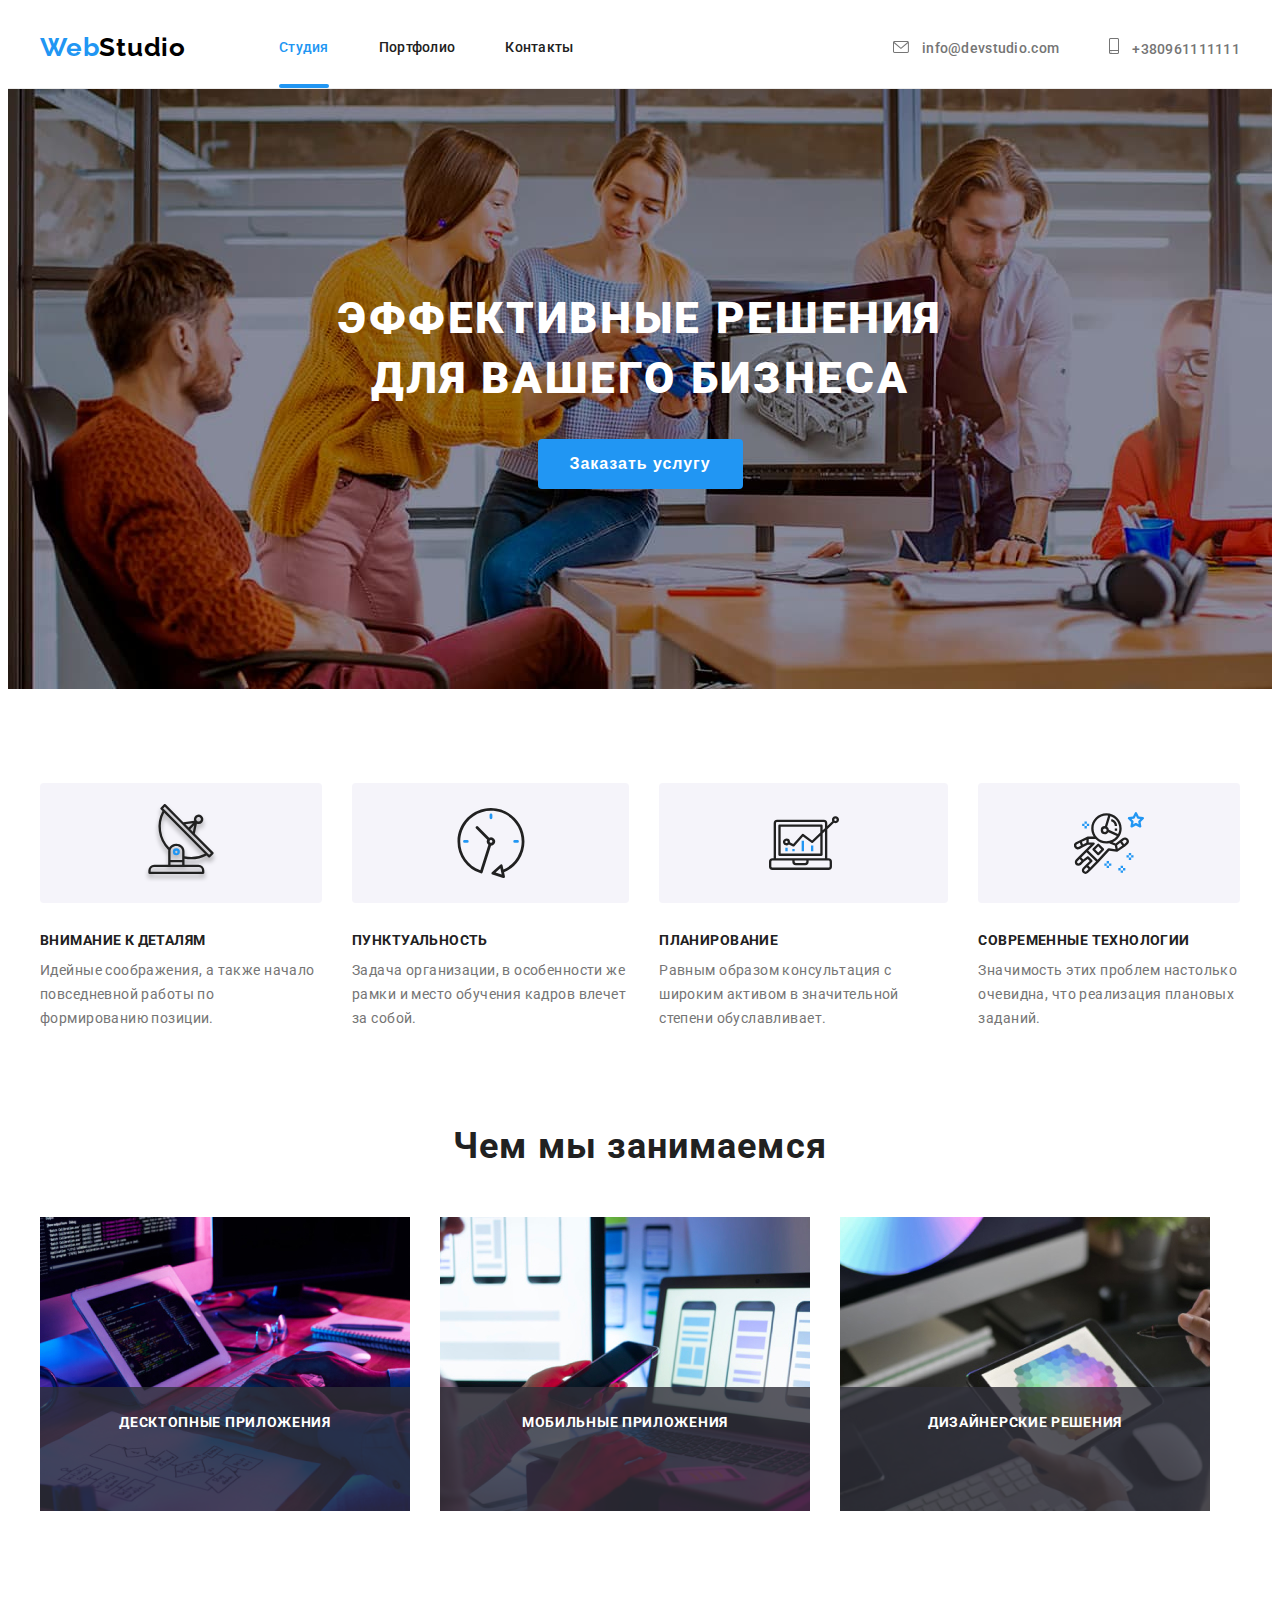
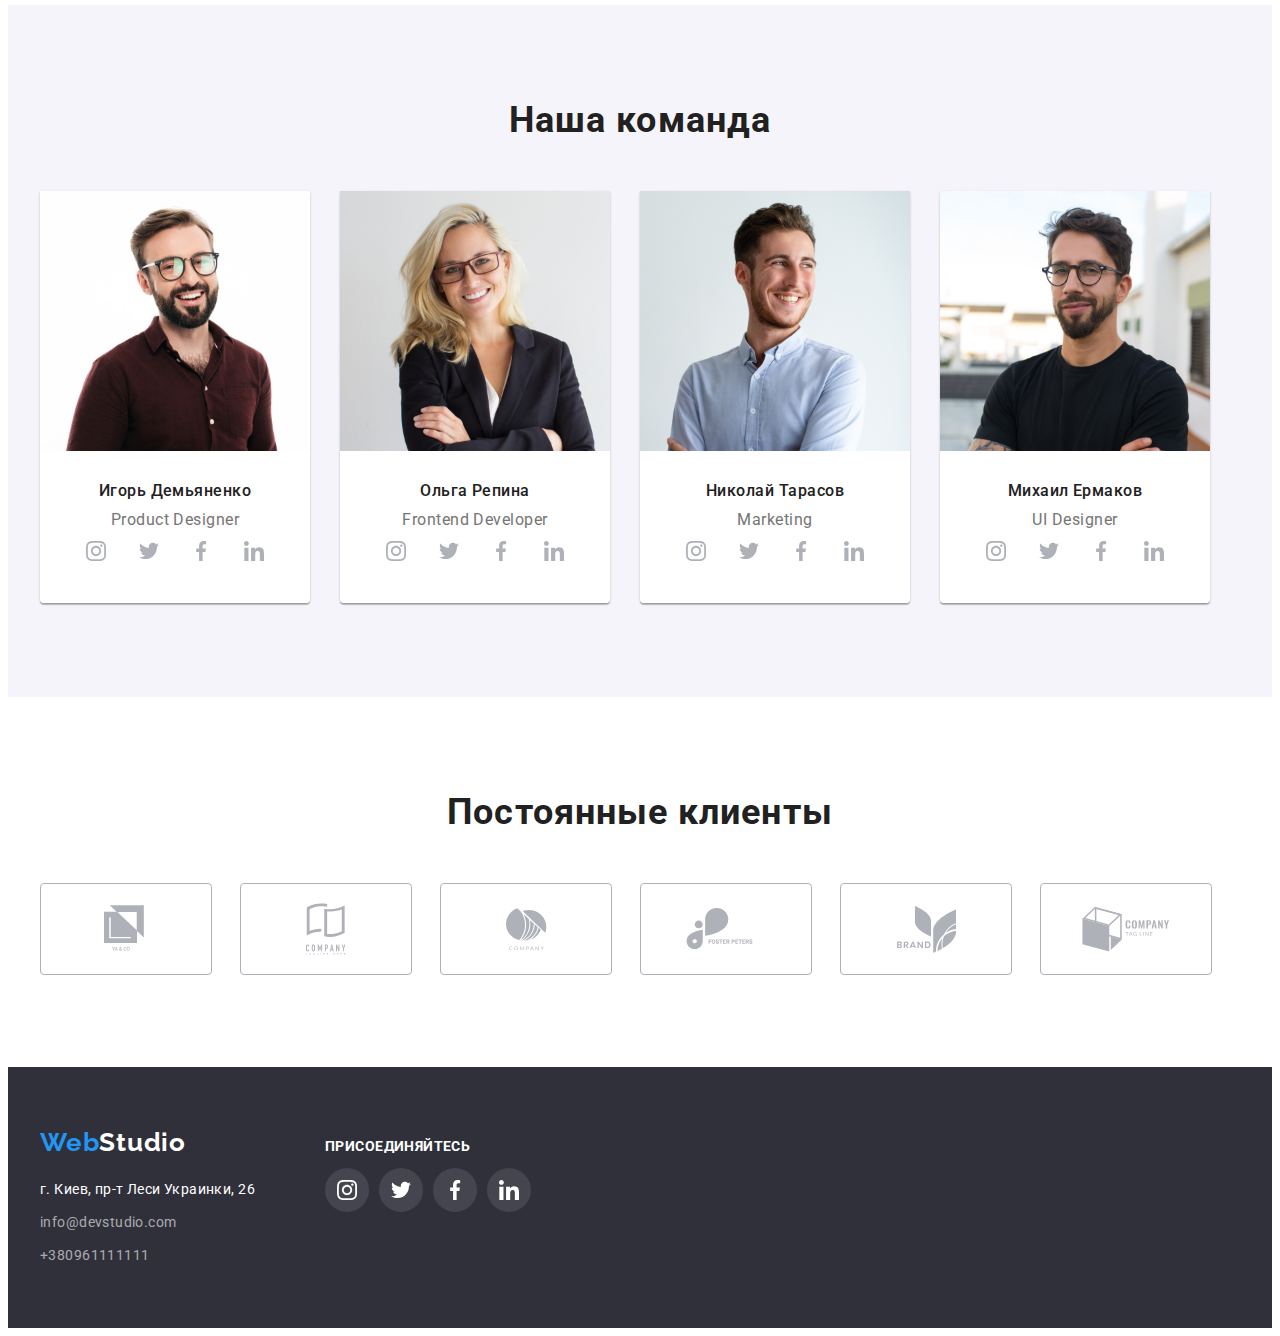
==== commit 25158e35: "1" ====
--- a/index.html
+++ b/index.html
@@ -107,7 +107,7 @@
                 src="./images/index-images/box2.jpg"
                 alt="Смартфон"
                 width="370"/>
-                <div class="productstitle">Мобильные прилодения</div>
+                <div class="productstitle">Мобильные приложения</div>
             </li>
             <li class="products-item">
               <img
@@ -322,10 +322,10 @@
         <address class="footer-contacts">
           <p class="address">г. Киев, пр-т Леси Украинки, 26</p>
           <ul class="contacts-wrapper list">
-            <li class="footer-contact-item"><a href="mailto:info@example.com" class="contacts email">info@example.com</a>
+            <li class="footer-contact-item"><a href="mailto:info@devstudio.com" class="contacts email">info@devstudio.com</a>
             </li>
             <li class="footer-contact-item">
-            <a href="tel:+380991111111" class="contacts">+380991111111</a>
+            <a href="tel:+380961111111" class="contacts">+380961111111</a>
           </li>
           </ul>
         </address>
--- a/css/style.css
+++ b/css/style.css
@@ -138,6 +138,7 @@
   letter-spacing: 0.02em;
   color: var(--primary-txt-color);
   text-decoration: none;
+  transition: color var(--transition-duration) var(--transition-timing-function);
 }
 
 .site-nav .link.current,
@@ -170,6 +171,7 @@
   text-decoration: none;
   padding-top: 32px;
   padding-bottom: 32px;
+  transition: color var(--transition-duration) var(--transition-timing-function);
 }
 
 .contacts .link:hover,
@@ -367,6 +369,9 @@
   width: 44px;
   height: 44px;
   fill: #afb1b8;
+  transition: color var(--transition-duration) var(--transition-timing-function),
+    background-color var(--transition-duration)
+      var(--transition-timing-function);
 }
 .team-item-content .social-link:hover,
 .team-item-content .social-link:focus {
@@ -396,6 +401,9 @@
   border-radius: 4px;
   color: var(--icon-color);
   fill: currentColor;
+  border: 1px solid var(--icon-color);
+  transition: color var(--transition-duration) var(--transition-timing-function),
+    border var(--transition-duration) var(--transition-timing-function);
 }
 .logo-link:hover,
 .logo-link:focus {
@@ -446,10 +454,15 @@
   letter-spacing: 0.03em;
   color: var(--footer-contacts-color);
   text-decoration: none;
+  transition: color var(--transition-duration) var(--transition-timing-function);
 }
 
 .footer-contact-item > .email {
   margin-bottom: 9px;
+}
+.footer .contacts:hover,
+.footer .contacts:focus {
+  color: var(--accent-color);
 }
 
 .contacts-wrapper {
@@ -486,6 +499,8 @@
   border-radius: 50%;
   color: var(--additional-txt-color);
   fill: currentColor;
+  transition: background-color var(--transition-duration)
+    var(--transition-timing-function);
 }
 .social-list-item .social-link:hover,
 .social-list-item .social-link:focus {
@@ -533,6 +548,7 @@
   height: 30px;
   border: 1px solid rgba(0, 0, 0, 0.1);
   border-radius: 50%;
+  background-color: transparent;
   cursor: pointer;
 }
 .modal-btn-icon {
@@ -556,6 +572,10 @@
   padding: 6px 22px;
   border-radius: 4px;
   outline: none;
+  transition: color var(--transition-duration) var(--transition-timing-function),
+    box-shadow var(--transition-duration) var(--transition-timing-function),
+    background-color var(--transition-duration)
+      var(--transition-timing-function);
 }
 
 .select-btn:hover,
@@ -565,6 +585,8 @@
   background-color: var(--accent-color);
   border: none;
   cursor: pointer;
+  box-shadow: 0px 3px 1px rgba(0, 0, 0, 0.1), 0px 1px 2px rgba(0, 0, 0, 0.08),
+    0px 2px 2px rgba(0, 0, 0, 0.12);
 }
 
 .portfolio .filter {
@@ -620,6 +642,8 @@
   display: block;
   width: 100%;
   height: 100%;
+  transition: box-shadow var(--transition-duration)
+    var(--transition-timing-function);
 }
 .projects .link:hover,
 .projects .link:focus {
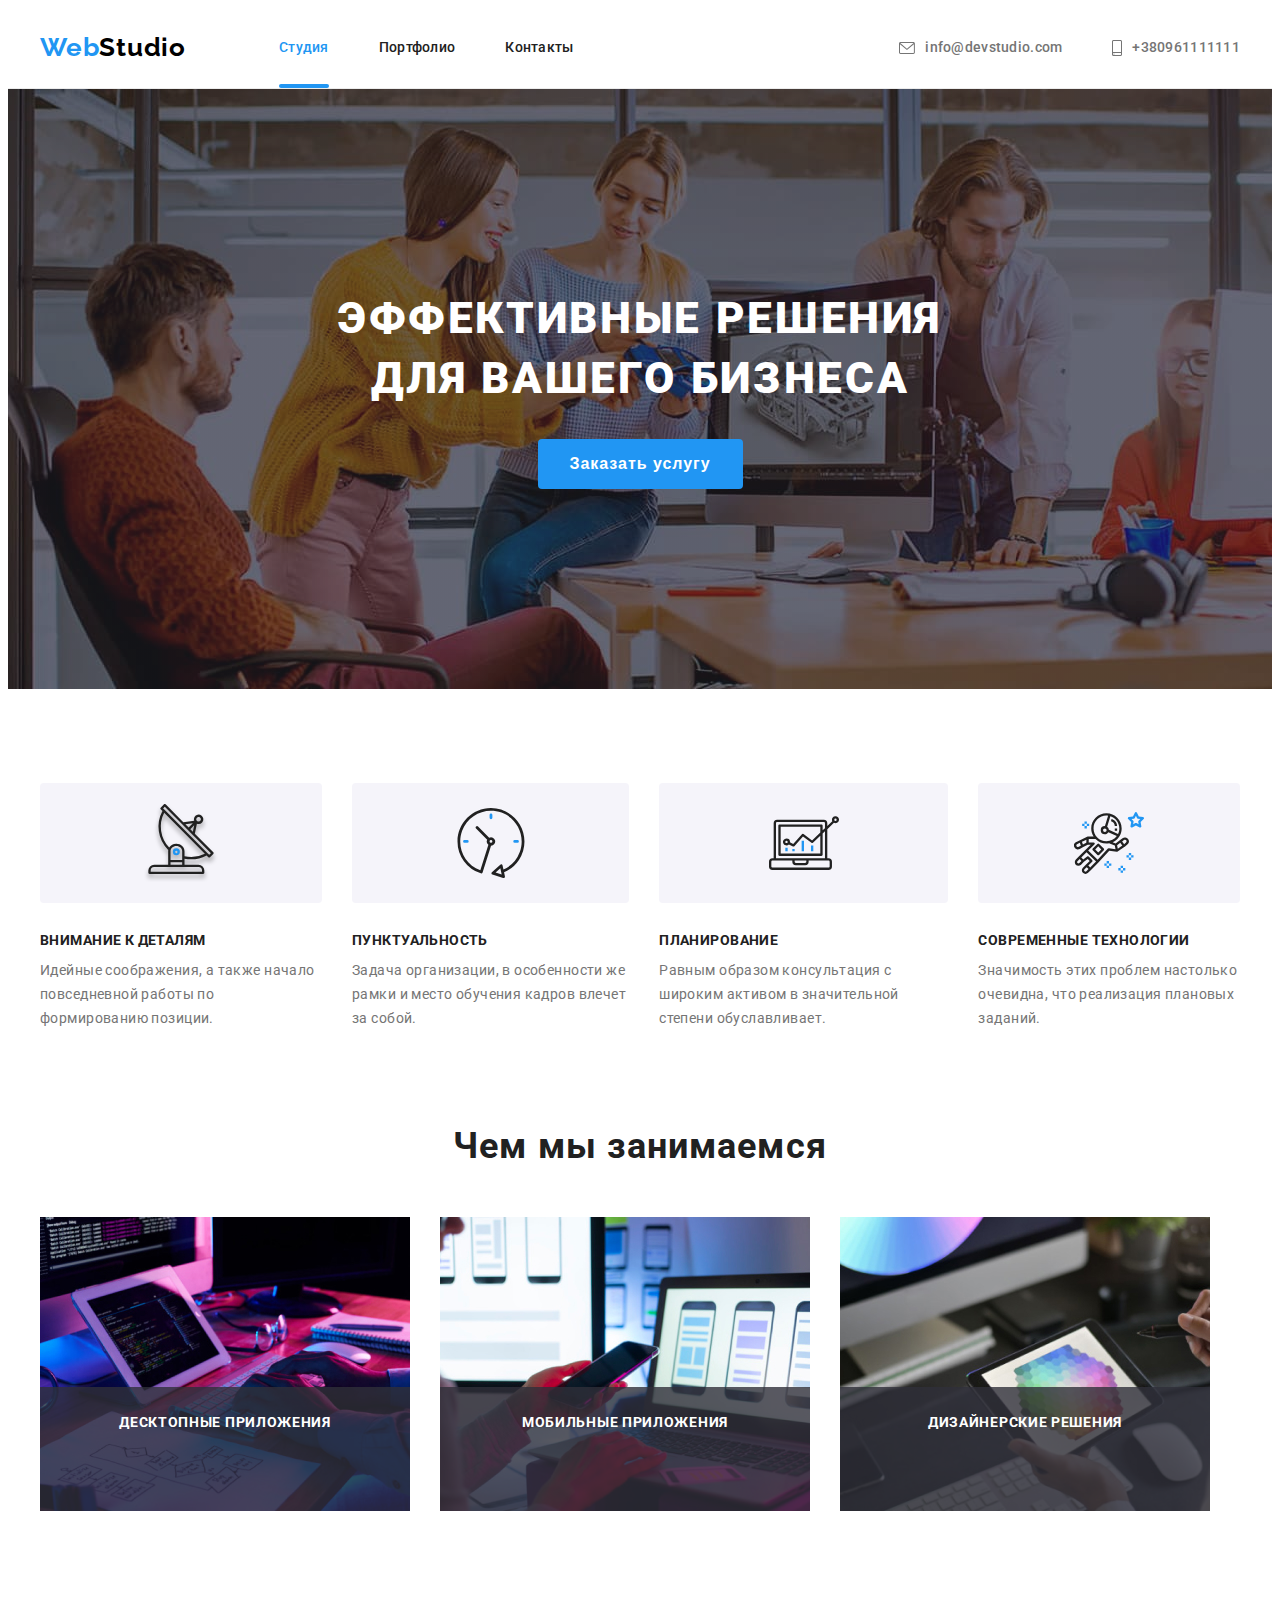
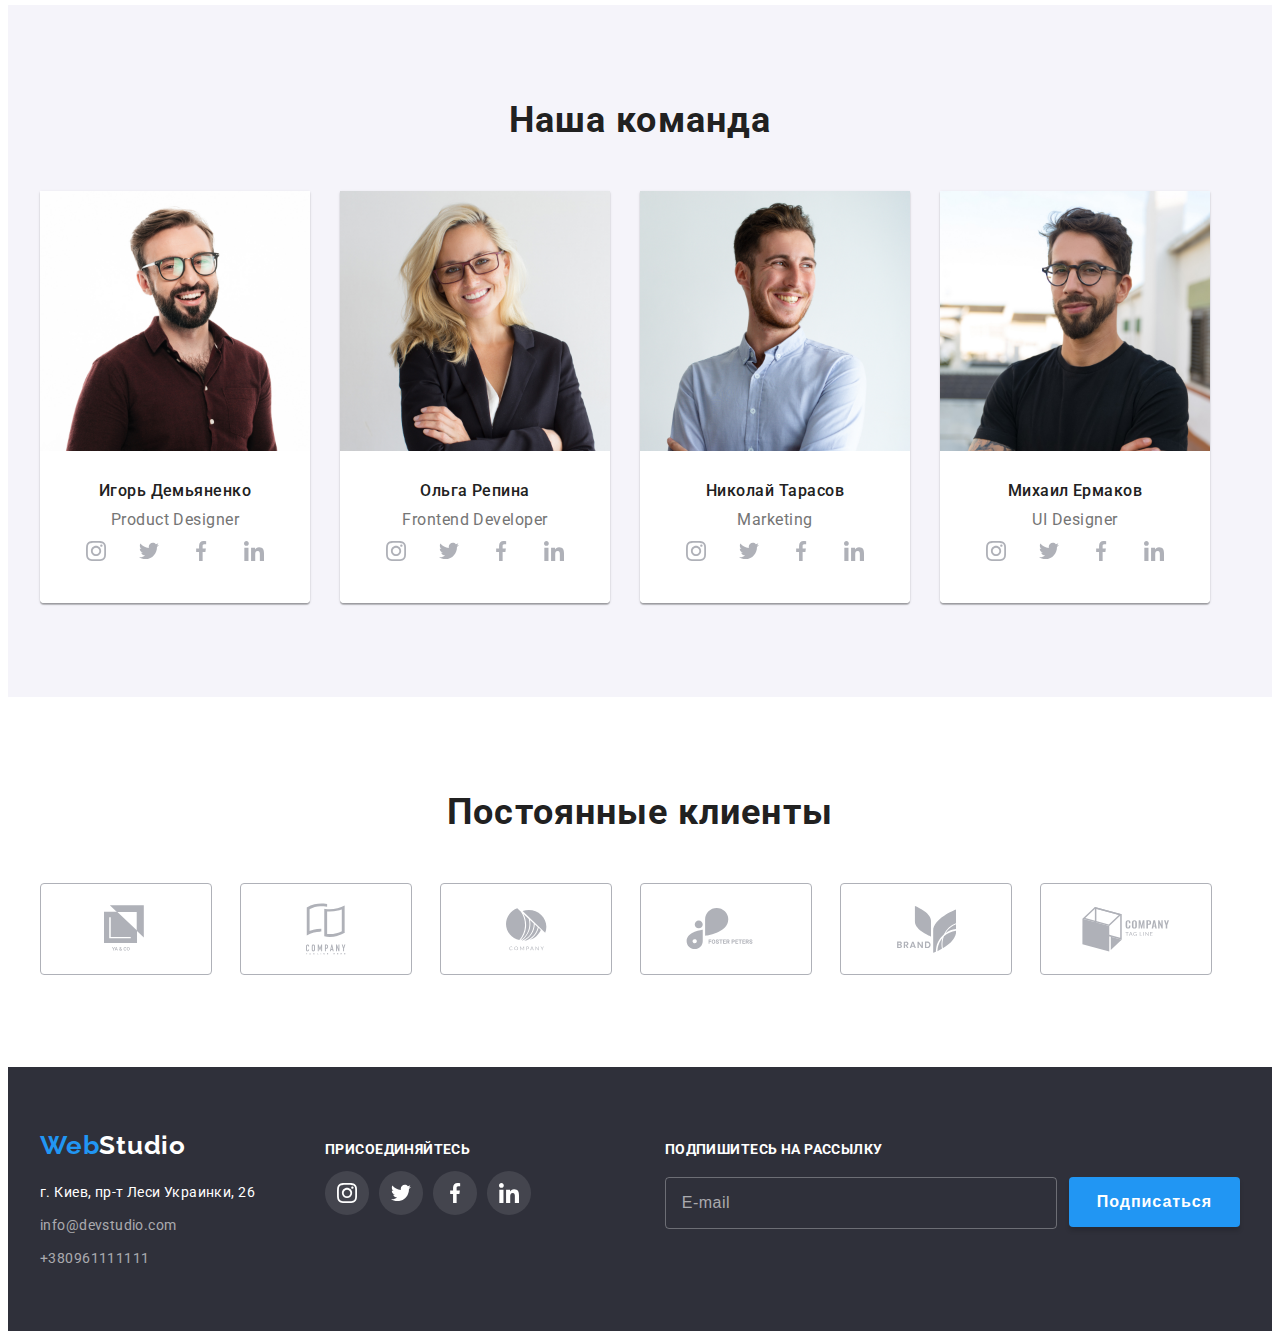
==== commit ac4dc07e: "1" ====
--- a/index.html
+++ b/index.html
@@ -32,14 +32,14 @@
         </nav>
         <ul class="contacts list">
           <li class="list-item">
-            <a href="mailto:info@devstudio.com" class="link">
+            <a href="mailto:info@devstudio.com" class="header-contact link">
               <svg class="contacts-icon" width="16" height="12">
                 <use href="./images/sprite.svg#icon-envelope"></use>
               </svg>
               info@devstudio.com</a>
           </li>
           <li class="list-item">
-            <a href="tel:+380961111111" class="link">
+            <a href="tel:+380961111111" class="header-contact link">
               <svg class="contacts-icon" width="10" height="16">
                 <use href="./images/sprite.svg#icon-smartphone"></use>
               </svg>
@@ -359,6 +359,14 @@
           </li>
         </ul>
       </div>
+      <div class="subscribe-wrapper">
+        <p class="subscribe-title">Подпишитесь на рассылку</p>
+        <form class="subscribe-form">
+          <input class="input-field" type="text" name="e-mail" placeholder="E-mail">
+          <button class="subscribe-btn" type="submit">Подписаться</button>
+      
+        </form>
+      </div>
       </div>
     </footer>
     <div class="backdrop is-hidden" data-modal>
--- a/css/style.css
+++ b/css/style.css
@@ -153,6 +153,11 @@
 .header .contacts {
   margin-bottom: 0;
   display: flex;
+  align-items: center;
+}
+.header-contact {
+  display: flex;
+  align-items: center;
 }
 
 .contacts.list {
@@ -186,14 +191,22 @@
 .contacts-icon:hover {
   fill: var(--accent-color);
 }
+.contacts .list-item {
+  display: inline-flex;
+}
 
 .hero {
-  background-color: #2f303a;
+  background-color: #c4c4c4;
   width: auto;
   text-align: center;
   padding-top: 200px;
   padding-bottom: 200px;
-  background-image: url("../images/index-images/hero.jpg");
+  background-image: linear-gradient(
+      to right,
+      rgba(47, 48, 58, 0.4),
+      rgba(47, 48, 58, 0.4)
+    ),
+    url("../images/index-images/hero.jpg");
   background-size: cover;
 }
 
@@ -368,6 +381,8 @@
   align-items: center;
   width: 44px;
   height: 44px;
+  background-color: transparent;
+  border-radius: 50%;
   fill: #afb1b8;
   transition: color var(--transition-duration) var(--transition-timing-function),
     background-color var(--transition-duration)
@@ -505,6 +520,59 @@
 .social-list-item .social-link:hover,
 .social-list-item .social-link:focus {
   background-color: var(--accent-color);
+}
+.subscribe-wrapper {
+  margin-left: auto;
+}
+.subscribe-form {
+  display: flex;
+}
+.subscribe-title {
+  margin-bottom: 20px;
+  font-weight: bold;
+  font-size: 14px;
+  line-height: 1.143;
+  letter-spacing: 0.03em;
+  text-transform: uppercase;
+  color: var(--additional-txt-color);
+}
+.input-field {
+  padding: 15px 16px;
+  width: 358px;
+  border: 1px solid rgba(255, 255, 255, 0.3);
+  border-radius: 4px;
+  background-color: transparent;
+  font-size: 16px;
+  line-height: 1.25;
+  letter-spacing: 0.03em;
+  font-weight: normal;
+  font-size: 16px;
+  line-height: 1.25;
+  letter-spacing: 0.03em;
+  color: var(--additional-txt-color);
+}
+.input-field::placeholder {
+  font-weight: normal;
+  font-size: 16px;
+  line-height: 1.25;
+  letter-spacing: 0.03em;
+  color: rgba(255, 255, 255, 0.6);
+}
+.subscribe-btn {
+  margin-left: 12px;
+  display: flex;
+  align-items: center;
+  height: 50px;
+  padding: 10px 28px;
+  background-color: var(--accent-color);
+  border: transparent;
+  box-shadow: 0px 4px 4px rgba(0, 0, 0, 0.15);
+  border-radius: 4px;
+  font-weight: 700;
+  font-size: 16px;
+  line-height: 1.875;
+  letter-spacing: 0.06em;
+  color: var(--additional-txt-color);
 }
 .backdrop {
   position: fixed;
